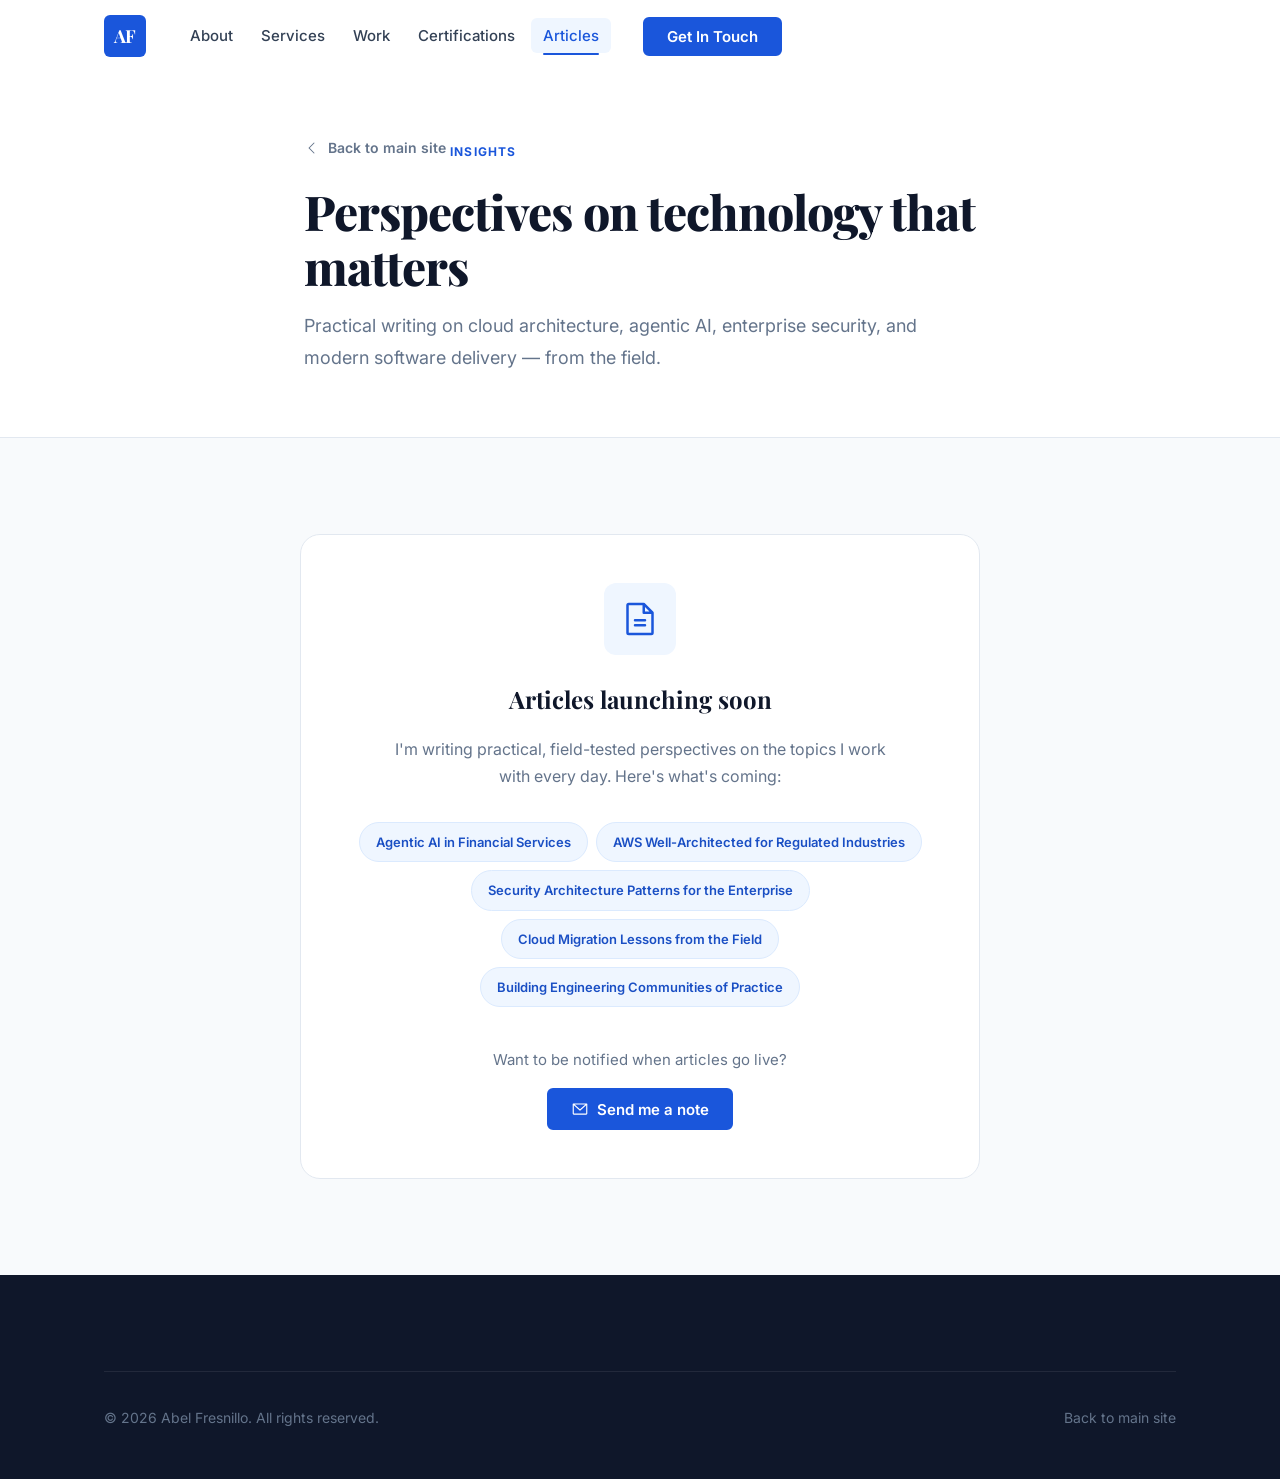
==== articles/index.html @ dd86c17b "Creates first version of my personal website" ====
<!DOCTYPE html>
<html lang="en">
<head>
  <meta charset="UTF-8">
  <meta name="viewport" content="width=device-width, initial-scale=1.0">
  <title>Insights & Articles — Abel Fresnillo</title>
  <meta name="description" content="Practical perspectives on cloud architecture, agentic AI, enterprise security, and modern software delivery — by Abel Fresnillo.">

  <!-- Fonts -->
  <link rel="preconnect" href="https://fonts.googleapis.com">
  <link rel="preconnect" href="https://fonts.gstatic.com" crossorigin>
  <link href="https://fonts.googleapis.com/css2?family=Inter:wght@400;500;600;700&family=Playfair+Display:wght@700;800&display=swap" rel="stylesheet">

  <!-- AOS -->
  <link href="https://cdn.jsdelivr.net/npm/aos@2.3.4/dist/aos.css" rel="stylesheet">

  <!-- Styles -->
  <link rel="stylesheet" href="../css/styles.css">
  <link rel="stylesheet" href="../css/articles.css">
</head>
<body class="articles-page">

  <a href="#main-content" class="skip-link">Skip to main content</a>

  <!-- ============================================================
       NAVIGATION
       ============================================================ -->
  <header class="site-header scrolled" id="site-header">
    <div class="container nav-container">
      <a href="../index.html" class="nav-logo" aria-label="Abel Fresnillo — Home">AF</a>

      <nav aria-label="Main navigation">
        <ul class="nav-links" role="list">
          <li><a href="../index.html#about">About</a></li>
          <li><a href="../index.html#services">Services</a></li>
          <li><a href="../index.html#work">Work</a></li>
          <li><a href="../index.html#certifications">Certifications</a></li>
          <li><a href="index.html" class="active">Articles</a></li>
        </ul>
      </nav>

      <a href="mailto:isc.abel@gmail.com?subject=Consulting%20Inquiry" class="btn btn-primary nav-cta">Get In Touch</a>

      <button class="nav-toggle" aria-label="Open navigation menu" aria-expanded="false" aria-controls="mobile-menu">
        <span class="hamburger-bar"></span>
        <span class="hamburger-bar"></span>
        <span class="hamburger-bar"></span>
      </button>
    </div>

    <div class="mobile-menu" id="mobile-menu" aria-hidden="true">
      <ul role="list">
        <li><a href="../index.html#about">About</a></li>
        <li><a href="../index.html#services">Services</a></li>
        <li><a href="../index.html#work">Work</a></li>
        <li><a href="../index.html#certifications">Certifications</a></li>
        <li><a href="index.html">Articles</a></li>
        <li>
          <a href="mailto:isc.abel@gmail.com?subject=Consulting%20Inquiry" class="btn btn-primary mobile-cta">Get In Touch</a>
        </li>
      </ul>
    </div>
  </header>

  <main id="main-content">

    <!-- ============================================================
         ARTICLES HERO
         ============================================================ -->
    <section class="articles-hero">
      <div class="container articles-hero-container">
        <div data-aos="fade-up">
          <a href="../index.html" class="articles-back">
            <svg xmlns="http://www.w3.org/2000/svg" width="16" height="16" viewBox="0 0 256 256" fill="currentColor" aria-hidden="true">
              <path d="M165.66,202.34a8,8,0,0,1-11.32,11.32l-80-80a8,8,0,0,1,0-11.32l80-80a8,8,0,0,1,11.32,11.32L91.31,128Z"/>
            </svg>
            Back to main site
          </a>
          <span class="section-tag">Insights</span>
          <h1 class="articles-hero-heading">Perspectives on technology that matters</h1>
          <p class="articles-hero-sub">Practical writing on cloud architecture, agentic AI, enterprise security, and modern software delivery — from the field.</p>
        </div>
      </div>
    </section>

    <!-- ============================================================
         ARTICLES — COMING SOON
         ============================================================ -->
    <section class="articles-body section" aria-label="Articles listing">
      <div class="container">

        <div class="articles-coming-soon" data-aos="fade-up">
          <div class="coming-soon-inner">
            <div class="coming-soon-icon" aria-hidden="true">
              <svg xmlns="http://www.w3.org/2000/svg" width="40" height="40" viewBox="0 0 256 256" fill="currentColor">
                <path d="M213.66,82.34l-56-56A8,8,0,0,0,152,24H56A16,16,0,0,0,40,40V216a16,16,0,0,0,16,16H200a16,16,0,0,0,16-16V88A8,8,0,0,0,213.66,82.34ZM160,51.31,188.69,80H160ZM200,216H56V40h88V88a8,8,0,0,0,8,8h48V216Zm-32-80a8,8,0,0,1-8,8H96a8,8,0,0,1,0-16h64A8,8,0,0,1,168,136Zm0,32a8,8,0,0,1-8,8H96a8,8,0,0,1,0-16h64A8,8,0,0,1,168,168Z"/>
              </svg>
            </div>
            <h2 class="coming-soon-title">Articles launching soon</h2>
            <p class="coming-soon-body">I'm writing practical, field-tested perspectives on the topics I work with every day. Here's what's coming:</p>
            <div class="topic-chips" role="list" aria-label="Upcoming article topics">
              <span class="topic-chip" role="listitem">Agentic AI in Financial Services</span>
              <span class="topic-chip" role="listitem">AWS Well-Architected for Regulated Industries</span>
              <span class="topic-chip" role="listitem">Security Architecture Patterns for the Enterprise</span>
              <span class="topic-chip" role="listitem">Cloud Migration Lessons from the Field</span>
              <span class="topic-chip" role="listitem">Building Engineering Communities of Practice</span>
            </div>
            <p class="notify-cta-text">Want to be notified when articles go live?</p>
            <a href="mailto:isc.abel@gmail.com?subject=Article%20Notifications" class="btn btn-primary">
              <svg xmlns="http://www.w3.org/2000/svg" width="18" height="18" viewBox="0 0 256 256" fill="currentColor" aria-hidden="true">
                <path d="M224,48H32a8,8,0,0,0-8,8V192a16,16,0,0,0,16,16H216a16,16,0,0,0,16-16V56A8,8,0,0,0,224,48ZM203.43,64,128,133.15,52.57,64ZM216,192H40V74.19l82.59,75.71a8,8,0,0,0,10.82,0L216,74.19Z"/>
              </svg>
              Send me a note
            </a>
          </div>
        </div>

      </div>
    </section>

  </main>

  <!-- ============================================================
       FOOTER
       ============================================================ -->
  <footer class="site-footer articles-footer" aria-label="Footer">
    <div class="container footer-container">
      <div class="footer-bottom" style="border-top: 1px solid rgba(255,255,255,0.08); padding-top: 2rem; margin-top: 0;">
        <p class="footer-copyright">&copy; 2026 Abel Fresnillo. All rights reserved.</p>
        <nav aria-label="Footer navigation">
          <a href="../index.html">Back to main site</a>
        </nav>
      </div>
    </div>
  </footer>

  <!-- AOS -->
  <script src="https://cdn.jsdelivr.net/npm/aos@2.3.4/dist/aos.js"></script>
  <!-- Main JS -->
  <script src="../js/main.js"></script>

</body>
</html>
---- css/styles.css ----
/* ==========================================================================
   ROOT — Design System Tokens
   ========================================================================== */
:root {
  /* Primary — Deep Blue */
  --color-primary-900: #0f2d6b;
  --color-primary-800: #1340a8;
  --color-primary-700: #1a4fc4;
  --color-primary-600: #1a56db;
  --color-primary-500: #2563eb;
  --color-primary-100: #dbeafe;
  --color-primary-050: #eff6ff;

  /* Neutral — Slate */
  --color-neutral-900: #0f172a;
  --color-neutral-800: #1e293b;
  --color-neutral-700: #334155;
  --color-neutral-500: #64748b;
  --color-neutral-400: #94a3b8;
  --color-neutral-300: #cbd5e1;
  --color-neutral-200: #e2e8f0;
  --color-neutral-100: #f1f5f9;
  --color-neutral-050: #f8fafc;

  /* Semantic */
  --color-surface: #ffffff;
  --color-surface-alt: #f8fafc;

  /* Sector colors */
  --color-sector-insurance-bg: #f3e8ff;
  --color-sector-insurance-text: #7c3aed;
  --color-sector-banking-bg: #dbeafe;
  --color-sector-banking-text: #1a56db;
  --color-sector-financial-bg: #ccfbf1;
  --color-sector-financial-text: #0d9488;
  --color-sector-retail-bg: #d1fae5;
  --color-sector-retail-text: #059669;

  /* Typography */
  --font-display: 'Playfair Display', Georgia, serif;
  --font-body: 'Inter', system-ui, -apple-system, sans-serif;

  /* Spacing */
  --space-1: 0.25rem;
  --space-2: 0.5rem;
  --space-3: 0.75rem;
  --space-4: 1rem;
  --space-5: 1.25rem;
  --space-6: 1.5rem;
  --space-8: 2rem;
  --space-10: 2.5rem;
  --space-12: 3rem;
  --space-16: 4rem;
  --space-20: 5rem;
  --space-24: 6rem;

  /* Navigation */
  --nav-height: 72px;

  /* Radius */
  --radius-sm: 6px;
  --radius-md: 12px;
  --radius-lg: 20px;
  --radius-full: 9999px;

  /* Shadows */
  --shadow-sm: 0 1px 3px rgba(15, 23, 42, 0.08), 0 1px 2px rgba(15, 23, 42, 0.04);
  --shadow-md: 0 4px 24px rgba(15, 23, 42, 0.08);
  --shadow-lg: 0 10px 48px rgba(15, 23, 42, 0.12);

  /* Transitions */
  --transition-fast: 150ms ease;
  --transition-base: 250ms ease;
}

/* ==========================================================================
   RESET & BASE
   ========================================================================== */
*, *::before, *::after {
  box-sizing: border-box;
  margin: 0;
  padding: 0;
}

html {
  scroll-behavior: smooth;
  font-size: 16px;
  -webkit-text-size-adjust: 100%;
}

body {
  font-family: var(--font-body);
  font-size: 1rem;
  line-height: 1.7;
  color: var(--color-neutral-700);
  background-color: var(--color-surface-alt);
  -webkit-font-smoothing: antialiased;
  -moz-osx-font-smoothing: grayscale;
}

img, svg {
  display: block;
  max-width: 100%;
}

a {
  color: var(--color-primary-600);
  text-decoration: none;
  transition: color var(--transition-fast);
}

a:hover { color: var(--color-primary-700); }

ul, ol { list-style: none; }

p { max-width: 68ch; }

/* ==========================================================================
   ACCESSIBILITY
   ========================================================================== */
.skip-link {
  position: absolute;
  top: -100%;
  left: var(--space-4);
  z-index: 9999;
  padding: var(--space-3) var(--space-6);
  background: var(--color-primary-600);
  color: #fff;
  border-radius: var(--radius-sm);
  font-weight: 600;
  font-size: 0.875rem;
  transition: top var(--transition-fast);
}

.skip-link:focus {
  top: var(--space-4);
  outline: 2px solid var(--color-primary-600);
  outline-offset: 3px;
}

:focus-visible {
  outline: 2px solid var(--color-primary-600);
  outline-offset: 3px;
}

/* ==========================================================================
   LAYOUT
   ========================================================================== */
.container {
  width: 100%;
  max-width: 1200px;
  margin-inline: auto;
  padding-inline: clamp(1.5rem, 5vw, 4rem);
}

.section {
  padding-block: var(--space-16);
}

@media (min-width: 1024px) {
  .section {
    padding-block: var(--space-24);
  }
}

/* ==========================================================================
   TYPOGRAPHY — Shared
   ========================================================================== */
.section-tag {
  display: inline-block;
  font-size: 0.75rem;
  font-weight: 700;
  letter-spacing: 0.1em;
  text-transform: uppercase;
  color: var(--color-primary-600);
  margin-bottom: var(--space-4);
}

.section-heading {
  font-family: var(--font-display);
  font-size: clamp(1.875rem, 3vw + 0.5rem, 2.5rem);
  font-weight: 700;
  line-height: 1.2;
  color: var(--color-neutral-900);
  margin-bottom: var(--space-4);
}

.section-subheading {
  font-size: 1.125rem;
  color: var(--color-neutral-500);
  max-width: 58ch;
  line-height: 1.7;
}

.section-header {
  margin-bottom: var(--space-12);
}

/* ==========================================================================
   BUTTONS
   ========================================================================== */
.btn {
  display: inline-flex;
  align-items: center;
  gap: var(--space-2);
  padding: 0.625rem 1.375rem;
  border-radius: var(--radius-sm);
  font-family: var(--font-body);
  font-size: 0.9375rem;
  font-weight: 600;
  line-height: 1;
  cursor: pointer;
  border: 2px solid transparent;
  transition: background-color var(--transition-base),
              border-color var(--transition-base),
              color var(--transition-base),
              box-shadow var(--transition-base),
              transform var(--transition-fast);
  text-decoration: none;
  white-space: nowrap;
}

.btn:focus-visible {
  outline: 2px solid var(--color-primary-600);
  outline-offset: 3px;
}

.btn:active { transform: translateY(1px); }

.btn-primary {
  background-color: var(--color-primary-600);
  color: #ffffff;
  border-color: var(--color-primary-600);
}

.btn-primary:hover {
  background-color: var(--color-primary-700);
  border-color: var(--color-primary-700);
  color: #ffffff;
  box-shadow: 0 4px 14px rgba(26, 86, 219, 0.35);
}

.btn-outline {
  background-color: transparent;
  color: var(--color-primary-600);
  border-color: var(--color-primary-600);
}

.btn-outline:hover {
  background-color: var(--color-primary-050);
  color: var(--color-primary-700);
}

.btn-outline-light {
  background-color: transparent;
  color: #ffffff;
  border-color: rgba(255, 255, 255, 0.4);
}

.btn-outline-light:hover {
  background-color: rgba(255, 255, 255, 0.1);
  color: #ffffff;
  border-color: rgba(255, 255, 255, 0.7);
}

.btn-large {
  padding: 0.875rem 2rem;
  font-size: 1rem;
}

/* ==========================================================================
   NAVIGATION
   ========================================================================== */
.site-header {
  position: fixed;
  top: 0;
  left: 0;
  right: 0;
  z-index: 100;
  height: var(--nav-height);
  background-color: transparent;
  transition: background-color var(--transition-base),
              box-shadow var(--transition-base);
}

.site-header.scrolled {
  background-color: var(--color-surface);
  box-shadow: var(--shadow-sm);
}

.nav-container {
  display: flex;
  align-items: center;
  gap: var(--space-8);
  height: var(--nav-height);
}

.nav-logo {
  flex-shrink: 0;
  display: flex;
  align-items: center;
  justify-content: center;
  width: 42px;
  height: 42px;
  background-color: var(--color-primary-600);
  color: #ffffff;
  border-radius: var(--radius-sm);
  font-family: var(--font-display);
  font-size: 1.125rem;
  font-weight: 700;
  letter-spacing: -0.02em;
  text-decoration: none;
  transition: background-color var(--transition-fast), transform var(--transition-fast);
}

.nav-logo:hover {
  background-color: var(--color-primary-700);
  color: #ffffff;
  transform: scale(1.04);
}

.nav-links {
  display: none;
  align-items: center;
  gap: var(--space-1);
  margin-left: auto;
}

@media (min-width: 768px) {
  .nav-links { display: flex; }
}

.nav-links a {
  padding: var(--space-2) var(--space-3);
  font-size: 0.9375rem;
  font-weight: 500;
  color: var(--color-neutral-700);
  border-radius: var(--radius-sm);
  transition: color var(--transition-fast), background-color var(--transition-fast);
  position: relative;
}

.nav-links a::after {
  content: '';
  position: absolute;
  bottom: -2px;
  left: var(--space-3);
  right: var(--space-3);
  height: 2px;
  background-color: var(--color-primary-600);
  border-radius: var(--radius-full);
  transform: scaleX(0);
  transition: transform var(--transition-base);
}

.nav-links a:hover,
.nav-links a.active {
  color: var(--color-primary-600);
  background-color: var(--color-primary-050);
}

.nav-links a.active::after,
.nav-links a:hover::after {
  transform: scaleX(1);
}

.nav-cta {
  display: none;
  flex-shrink: 0;
}

@media (min-width: 768px) {
  .nav-cta { display: inline-flex; }
}

/* Hamburger */
.nav-toggle {
  display: flex;
  flex-direction: column;
  justify-content: center;
  align-items: center;
  gap: 5px;
  width: 40px;
  height: 40px;
  background: none;
  border: none;
  cursor: pointer;
  padding: var(--space-2);
  border-radius: var(--radius-sm);
  margin-left: auto;
  transition: background-color var(--transition-fast);
}

.nav-toggle:hover { background-color: var(--color-neutral-100); }

@media (min-width: 768px) {
  .nav-toggle { display: none; }
}

.hamburger-bar {
  display: block;
  width: 22px;
  height: 2px;
  background-color: var(--color-neutral-700);
  border-radius: var(--radius-full);
  transition: transform var(--transition-base), opacity var(--transition-base);
  transform-origin: center;
}

.nav-toggle.is-active .hamburger-bar:nth-child(1) {
  transform: translateY(7px) rotate(45deg);
}
.nav-toggle.is-active .hamburger-bar:nth-child(2) {
  opacity: 0;
  transform: scaleX(0);
}
.nav-toggle.is-active .hamburger-bar:nth-child(3) {
  transform: translateY(-7px) rotate(-45deg);
}

/* Mobile menu */
.mobile-menu {
  display: none;
  position: fixed;
  top: var(--nav-height);
  left: 0;
  right: 0;
  background-color: var(--color-surface);
  box-shadow: var(--shadow-md);
  padding: var(--space-4) clamp(1.5rem, 5vw, 4rem) var(--space-8);
  z-index: 99;
  transform: translateY(-8px);
  opacity: 0;
  transition: transform var(--transition-base), opacity var(--transition-base);
}

.mobile-menu.is-open {
  display: block;
  transform: translateY(0);
  opacity: 1;
}

.mobile-menu ul {
  display: flex;
  flex-direction: column;
  gap: var(--space-1);
}

.mobile-menu a {
  display: block;
  padding: var(--space-3) var(--space-4);
  font-size: 1rem;
  font-weight: 500;
  color: var(--color-neutral-700);
  border-radius: var(--radius-sm);
  transition: color var(--transition-fast), background-color var(--transition-fast);
}

.mobile-menu a:hover {
  color: var(--color-primary-600);
  background-color: var(--color-primary-050);
}

.mobile-cta {
  margin-top: var(--space-4);
  width: 100%;
  justify-content: center;
}

/* Offset for sticky nav */
section[id],
footer[id] {
  scroll-margin-top: var(--nav-height);
}

/* ==========================================================================
   HERO
   ========================================================================== */
.hero {
  min-height: 100svh;
  background-color: var(--color-surface);
  display: flex;
  flex-direction: column;
  justify-content: center;
  padding-top: var(--nav-height);
  position: relative;
  overflow: hidden;
}

/* Subtle dot-grid background */
.hero::before {
  content: '';
  position: absolute;
  inset: 0;
  background-image: radial-gradient(circle, var(--color-neutral-200) 1px, transparent 1px);
  background-size: 32px 32px;
  opacity: 0.5;
  pointer-events: none;
}

/* Gradient fade on dot-grid */
.hero::after {
  content: '';
  position: absolute;
  inset: 0;
  background: linear-gradient(
    180deg,
    transparent 50%,
    var(--color-surface) 100%
  );
  pointer-events: none;
}

.hero-container {
  position: relative;
  z-index: 1;
  display: flex;
  flex-direction: column-reverse;
  align-items: center;
  gap: var(--space-12);
  padding-block: var(--space-16);
}

@media (min-width: 768px) {
  .hero-container {
    flex-direction: row;
    align-items: center;
    justify-content: space-between;
    gap: var(--space-16);
  }
}

.hero-content {
  flex: 1;
  min-width: 0;
  animation: hero-in 0.7s ease forwards;
}

@keyframes hero-in {
  from { opacity: 0; transform: translateY(16px); }
  to   { opacity: 1; transform: translateY(0); }
}

.hero-eyebrow {
  font-size: 0.8125rem;
  font-weight: 600;
  letter-spacing: 0.06em;
  text-transform: uppercase;
  color: var(--color-primary-600);
  margin-bottom: var(--space-4);
}

.hero-name {
  font-family: var(--font-display);
  font-size: clamp(2.5rem, 6vw + 1rem, 4.5rem);
  font-weight: 800;
  line-height: 1.1;
  color: var(--color-neutral-900);
  letter-spacing: -0.02em;
  margin-bottom: var(--space-6);
}

.hero-tagline {
  font-size: clamp(1rem, 1.5vw + 0.5rem, 1.25rem);
  color: var(--color-neutral-500);
  line-height: 1.75;
  max-width: 52ch;
  margin-bottom: var(--space-10);
}

.hero-ctas {
  display: flex;
  flex-wrap: wrap;
  gap: var(--space-4);
}

/* Hero photo */
.hero-visual {
  flex-shrink: 0;
  position: relative;
  width: clamp(240px, 40vw, 400px);
  height: clamp(240px, 40vw, 400px);
  animation: hero-photo-in 0.8s 0.15s ease both;
}

@keyframes hero-photo-in {
  from { opacity: 0; transform: translateY(12px) scale(0.97); }
  to   { opacity: 1; transform: translateY(0) scale(1); }
}

.hero-photo-ring {
  position: absolute;
  inset: -16px;
  border-radius: 50%;
  background: conic-gradient(
    from 180deg,
    var(--color-primary-100),
    var(--color-primary-050),
    var(--color-primary-100)
  );
  z-index: 0;
}

.hero-photo-accent {
  position: absolute;
  bottom: -8px;
  right: -8px;
  width: 60%;
  height: 60%;
  border-radius: 50%;
  background: var(--color-primary-100);
  z-index: 0;
}

.hero-photo {
  position: relative;
  z-index: 1;
  width: 100%;
  height: 100%;
  object-fit: cover;
  border-radius: 50%;
  border: 4px solid var(--color-surface);
  box-shadow: var(--shadow-lg);
}

.hero-photo-fallback {
  position: relative;
  z-index: 1;
  width: 100%;
  height: 100%;
  border-radius: 50%;
  border: 4px solid var(--color-surface);
  box-shadow: var(--shadow-lg);
  background: linear-gradient(135deg, var(--color-primary-600), var(--color-primary-800));
  color: #ffffff;
  font-family: var(--font-display);
  font-size: clamp(3rem, 10vw, 5rem);
  font-weight: 700;
  align-items: center;
  justify-content: center;
  letter-spacing: -0.02em;
}

/* Scroll hint */
.hero-scroll-hint {
  position: absolute;
  bottom: var(--space-8);
  left: 50%;
  transform: translateX(-50%);
  z-index: 1;
  display: none;
}

@media (min-width: 768px) {
  .hero-scroll-hint { display: block; }
}

.hero-scroll-hint span {
  display: block;
  width: 2px;
  height: 48px;
  background: linear-gradient(to bottom, var(--color-primary-600), transparent);
  margin: auto;
  border-radius: var(--radius-full);
  animation: scroll-hint 1.8s ease-in-out infinite;
}

@keyframes scroll-hint {
  0%   { transform: translateY(-6px); opacity: 0; }
  30%  { opacity: 1; }
  100% { transform: translateY(6px); opacity: 0; }
}

/* ==========================================================================
   PROOF STRIP
   ========================================================================== */
.proof-strip {
  background-color: var(--color-neutral-050);
  border-top: 1px solid var(--color-neutral-200);
  border-bottom: 1px solid var(--color-neutral-200);
  padding-block: var(--space-6);
}

.proof-container {
  display: flex;
  flex-direction: column;
  align-items: center;
  gap: var(--space-4);
}

@media (min-width: 640px) {
  .proof-container {
    flex-direction: row;
    justify-content: center;
    flex-wrap: wrap;
  }
}

.proof-label {
  font-size: 0.75rem;
  font-weight: 700;
  letter-spacing: 0.08em;
  text-transform: uppercase;
  color: var(--color-neutral-400);
  flex-shrink: 0;
  max-width: none;
}

.proof-logos {
  display: flex;
  align-items: center;
  flex-wrap: wrap;
  justify-content: center;
  gap: var(--space-3) var(--space-4);
}

.proof-item {
  font-size: 0.8125rem;
  font-weight: 600;
  color: var(--color-neutral-500);
  letter-spacing: 0.02em;
  transition: color var(--transition-fast);
}

.proof-item:hover {
  color: var(--color-neutral-700);
}

.proof-dot {
  width: 4px;
  height: 4px;
  border-radius: 50%;
  background-color: var(--color-neutral-300);
  flex-shrink: 0;
  display: none;
}

@media (min-width: 640px) {
  .proof-dot { display: block; }
}

/* ==========================================================================
   ABOUT
   ========================================================================== */
.about {
  background-color: var(--color-primary-050);
}

.about-container {
  max-width: 800px;
}

.about-lead {
  font-size: 1.125rem;
  color: var(--color-neutral-700);
  line-height: 1.75;
  margin-bottom: var(--space-6);
  font-weight: 500;
}

.about-content p:not(.about-lead) {
  color: var(--color-neutral-600, var(--color-neutral-500));
  margin-bottom: var(--space-4);
}

.about-stats {
  display: grid;
  grid-template-columns: repeat(auto-fit, minmax(150px, 1fr));
  gap: var(--space-6);
  margin-top: var(--space-12);
  padding-top: var(--space-10);
  border-top: 1px solid var(--color-primary-100);
}

.stat {
  text-align: center;
}

.stat-top {
  display: flex;
  align-items: baseline;
  justify-content: center;
  gap: 2px;
  margin-bottom: var(--space-2);
}

.stat-number {
  font-family: var(--font-display);
  font-size: 2.5rem;
  font-weight: 700;
  color: var(--color-primary-600);
  line-height: 1;
}

.stat-suffix {
  font-family: var(--font-display);
  font-size: 1.5rem;
  font-weight: 700;
  color: var(--color-primary-600);
}

.stat-label {
  font-size: 0.8125rem;
  color: var(--color-neutral-500);
  font-weight: 500;
  line-height: 1.4;
  max-width: none;
}

/* ==========================================================================
   SERVICES
   ========================================================================== */
.services {
  background-color: var(--color-surface);
}

.services-grid {
  display: grid;
  grid-template-columns: 1fr;
  gap: var(--space-6);
}

@media (min-width: 640px) {
  .services-grid {
    grid-template-columns: repeat(2, 1fr);
  }
}

@media (min-width: 1024px) {
  .services-grid {
    grid-template-columns: repeat(6, 1fr);
  }

  .services-grid .service-card:nth-child(-n+3) {
    grid-column: span 2;
  }

  .services-grid .service-card:nth-child(4) {
    grid-column: 2 / 4;
  }

  .services-grid .service-card:nth-child(5) {
    grid-column: 4 / 6;
  }
}

.service-card {
  background-color: var(--color-surface);
  border: 1px solid var(--color-neutral-200);
  border-radius: var(--radius-md);
  padding: var(--space-8);
  transition: box-shadow var(--transition-base), transform var(--transition-base), border-color var(--transition-base);
}

.service-card:hover {
  box-shadow: var(--shadow-md);
  transform: translateY(-3px);
  border-color: var(--color-primary-100);
}

.service-icon {
  display: flex;
  align-items: center;
  justify-content: center;
  width: 52px;
  height: 52px;
  background-color: var(--color-primary-050);
  color: var(--color-primary-600);
  border-radius: var(--radius-sm);
  margin-bottom: var(--space-6);
  transition: background-color var(--transition-base), color var(--transition-base);
}

.service-card:hover .service-icon {
  background-color: var(--color-primary-600);
  color: #ffffff;
}

.service-title {
  font-size: 1.0625rem;
  font-weight: 600;
  color: var(--color-neutral-900);
  line-height: 1.4;
  margin-bottom: var(--space-3);
}

.service-description {
  font-size: 0.9375rem;
  color: var(--color-neutral-500);
  line-height: 1.7;
  max-width: none;
}

/* ==========================================================================
   FEATURED WORK
   ========================================================================== */
.work {
  background-color: var(--color-neutral-050);
}

.work-grid {
  display: grid;
  grid-template-columns: 1fr;
  gap: var(--space-6);
}

@media (min-width: 768px) {
  .work-grid {
    grid-template-columns: repeat(2, 1fr);
  }
}

.work-card {
  background-color: var(--color-surface);
  border: 1px solid var(--color-neutral-200);
  border-radius: var(--radius-md);
  padding: var(--space-8);
  display: flex;
  flex-direction: column;
  gap: var(--space-6);
  transition: box-shadow var(--transition-base), transform var(--transition-base);
}

.work-card:hover {
  box-shadow: var(--shadow-md);
  transform: translateY(-3px);
}

.work-card-top {
  display: flex;
  flex-direction: column;
  gap: var(--space-3);
}

.work-sector {
  display: inline-flex;
  align-items: center;
  padding: var(--space-1) var(--space-3);
  border-radius: var(--radius-full);
  font-size: 0.75rem;
  font-weight: 700;
  letter-spacing: 0.04em;
  text-transform: uppercase;
  width: fit-content;
}

.sector-insurance {
  background-color: var(--color-sector-insurance-bg);
  color: var(--color-sector-insurance-text);
}
.sector-banking {
  background-color: var(--color-sector-banking-bg);
  color: var(--color-sector-banking-text);
}
.sector-financial {
  background-color: var(--color-sector-financial-bg);
  color: var(--color-sector-financial-text);
}
.sector-retail {
  background-color: var(--color-sector-retail-bg);
  color: var(--color-sector-retail-text);
}

.work-title {
  font-size: 1.125rem;
  font-weight: 600;
  color: var(--color-neutral-900);
  line-height: 1.4;
}

.work-body {
  display: flex;
  flex-direction: column;
  gap: var(--space-4);
  flex: 1;
}

.work-row {
  display: flex;
  flex-direction: column;
  gap: var(--space-1);
}

.work-label {
  font-size: 0.6875rem;
  font-weight: 700;
  letter-spacing: 0.08em;
  text-transform: uppercase;
  color: var(--color-neutral-400);
}

.work-text {
  font-size: 0.9375rem;
  color: var(--color-neutral-700);
  line-height: 1.65;
  max-width: none;
}

.work-outcome {
  display: flex;
  align-items: baseline;
  gap: var(--space-3);
  padding-top: var(--space-5);
  border-top: 1px solid var(--color-neutral-200);
  margin-top: auto;
}

.outcome-value {
  font-family: var(--font-display);
  font-size: 2rem;
  font-weight: 700;
  color: var(--color-primary-600);
  white-space: nowrap;
  line-height: 1;
}

.outcome-label {
  font-size: 0.875rem;
  color: var(--color-neutral-500);
  line-height: 1.5;
  max-width: none;
}

/* ==========================================================================
   CERTIFICATIONS
   ========================================================================== */
.certifications {
  background-color: var(--color-surface);
}

.cert-card {
  border: 1px solid var(--color-neutral-200);
  border-radius: var(--radius-md);
  background-color: var(--color-surface);
  transition: box-shadow var(--transition-base), transform var(--transition-base);
}

.cert-card:hover {
  box-shadow: var(--shadow-md);
  transform: translateY(-2px);
}

/* ── Badge image wrapper ── */
.cert-badge-wrap {
  position: relative;
  flex-shrink: 0;
  display: inline-flex;
  border-radius: var(--radius-sm);
  overflow: hidden;
  text-decoration: none;
}

.cert-badge-wrap--static {
  cursor: default;
}

.cert-badge-img {
  display: block;
  object-fit: contain;
  border-radius: var(--radius-sm);
  transition: transform var(--transition-base);
}

.cert-badge-wrap:not(.cert-badge-wrap--static):hover .cert-badge-img {
  transform: scale(1.05);
}

.cert-badge-overlay {
  position: absolute;
  inset: 0;
  display: flex;
  align-items: center;
  justify-content: center;
  background-color: rgba(26, 86, 219, 0.82);
  color: #ffffff;
  font-size: 0.75rem;
  font-weight: 700;
  letter-spacing: 0.04em;
  text-transform: uppercase;
  border-radius: var(--radius-sm);
  opacity: 0;
  transition: opacity var(--transition-base);
}

.cert-badge-wrap:not(.cert-badge-wrap--static):hover .cert-badge-overlay {
  opacity: 1;
}

.cert-badge-wrap--icon {
  width: 80px;
  height: 80px;
  background-color: var(--color-primary-050);
  color: var(--color-primary-600);
  border-radius: var(--radius-sm);
  display: flex;
  align-items: center;
  justify-content: center;
  cursor: default;
}

/* ── Featured certs (CISSP, TOGAF, Finance) ── */
.cert-featured {
  display: grid;
  grid-template-columns: 1fr;
  gap: var(--space-6);
  margin-bottom: var(--space-12);
}

@media (min-width: 768px) {
  .cert-featured {
    grid-template-columns: repeat(2, 1fr);
  }
}

.cert-card--featured {
  display: flex;
  align-items: flex-start;
  gap: var(--space-6);
  padding: var(--space-8);
}

.cert-info {
  flex: 1;
  min-width: 0;
}

.cert-name {
  font-size: 1rem;
  font-weight: 600;
  color: var(--color-neutral-900);
  line-height: 1.4;
  margin-bottom: var(--space-2);
}

.cert-meta {
  font-size: 0.8125rem;
  color: var(--color-neutral-500);
  font-weight: 500;
  margin-bottom: var(--space-2);
  max-width: none;
}

.cert-id {
  font-size: 0.75rem;
  font-family: 'Courier New', Courier, monospace;
  color: var(--color-neutral-400);
  letter-spacing: 0.02em;
  margin-bottom: var(--space-4);
  max-width: none;
}

.cert-note {
  font-size: 0.875rem;
  color: var(--color-neutral-500);
  line-height: 1.6;
  max-width: none;
  margin-bottom: var(--space-5);
}

.cert-verify-link {
  display: inline-flex;
  align-items: center;
  gap: var(--space-1);
  font-size: 0.8125rem;
  font-weight: 600;
  color: var(--color-primary-600);
  text-decoration: none;
  transition: color var(--transition-fast), gap var(--transition-fast);
}

.cert-verify-link:hover {
  color: var(--color-primary-700);
  gap: var(--space-2);
}

/* ── AWS cert group ── */
.cert-group {
  border-top: 1px solid var(--color-neutral-200);
  padding-top: var(--space-10);
  margin-top: var(--space-4);
}

.cert-group + .cert-group {
  margin-top: var(--space-10);
}

.cert-group-label {
  font-size: 0.9375rem;
  font-weight: 600;
  color: var(--color-neutral-700);
  margin-bottom: var(--space-8);
}

.cert-aws-grid {
  display: grid;
  grid-template-columns: repeat(2, 1fr);
  gap: var(--space-4);
}

@media (min-width: 640px) {
  .cert-aws-grid {
    grid-template-columns: repeat(3, 1fr);
  }
}

@media (min-width: 1024px) {
  .cert-aws-grid {
    grid-template-columns: repeat(4, 1fr);
  }
}

.cert-card--aws {
  padding: var(--space-6);
  display: flex;
  flex-direction: column;
  align-items: center;
  text-align: center;
  gap: var(--space-3);
  background-color: var(--color-neutral-050);
}

.cert-badge-wrap--sm {
  width: 96px;
  height: 96px;
}

.cert-aws-name {
  font-size: 0.875rem;
  font-weight: 600;
  color: var(--color-neutral-800);
  line-height: 1.4;
  max-width: none;
}

.cert-year {
  font-size: 0.75rem;
  color: var(--color-neutral-400);
  font-weight: 500;
  max-width: none;
}

.cert-id-sm {
  font-size: 0.6875rem;
  font-family: 'Courier New', Courier, monospace;
  color: var(--color-neutral-300);
  letter-spacing: 0.02em;
  max-width: none;
  word-break: break-all;
}

/* ── Finance cert ── */
.cert-finance-wrap {
  max-width: 560px;
}

.cert-card--finance .cert-badge-wrap--icon {
  width: 80px;
  height: 80px;
  flex-shrink: 0;
}

/* ==========================================================================
   ARTICLES
   ========================================================================== */
.articles {
  background-color: var(--color-neutral-050);
}

.articles-coming-soon {
  display: flex;
  justify-content: center;
}

.coming-soon-inner {
  background-color: var(--color-surface);
  border: 1px solid var(--color-neutral-200);
  border-radius: var(--radius-lg);
  padding: var(--space-12) var(--space-10);
  max-width: 680px;
  width: 100%;
  text-align: center;
}

.coming-soon-icon {
  display: flex;
  align-items: center;
  justify-content: center;
  width: 72px;
  height: 72px;
  background-color: var(--color-primary-050);
  color: var(--color-primary-600);
  border-radius: var(--radius-md);
  margin: 0 auto var(--space-6);
}

.coming-soon-title {
  font-family: var(--font-display);
  font-size: 1.5rem;
  font-weight: 700;
  color: var(--color-neutral-900);
  margin-bottom: var(--space-4);
}

.coming-soon-body {
  font-size: 1rem;
  color: var(--color-neutral-500);
  margin-bottom: var(--space-8);
  max-width: 50ch;
  margin-inline: auto;
  margin-bottom: var(--space-8);
}

.topic-chips {
  display: flex;
  flex-wrap: wrap;
  justify-content: center;
  gap: var(--space-2);
  margin-bottom: var(--space-10);
}

.topic-chip {
  display: inline-flex;
  align-items: center;
  padding: var(--space-2) var(--space-4);
  background-color: var(--color-primary-050);
  color: var(--color-primary-700);
  border-radius: var(--radius-full);
  font-size: 0.8125rem;
  font-weight: 600;
  border: 1px solid var(--color-primary-100);
}

/* ==========================================================================
   FOOTER / CONTACT
   ========================================================================== */
.site-footer {
  background-color: var(--color-neutral-900);
  color: var(--color-neutral-300);
}

.footer-container {
  padding-block: var(--space-16) var(--space-10);
}

@media (min-width: 768px) {
  .footer-container {
    padding-block: var(--space-24) var(--space-12);
  }
}

.footer-content {
  text-align: center;
  padding-bottom: var(--space-12);
}

.footer-heading {
  font-family: var(--font-display);
  font-size: clamp(1.75rem, 3vw + 0.5rem, 2.5rem);
  font-weight: 700;
  color: #ffffff;
  line-height: 1.2;
  margin-bottom: var(--space-5);
}

.footer-subheading {
  font-size: 1rem;
  color: var(--color-neutral-400);
  max-width: 56ch;
  margin-inline: auto;
  margin-bottom: var(--space-10);
  line-height: 1.75;
}

.footer-actions {
  display: flex;
  flex-wrap: wrap;
  justify-content: center;
  gap: var(--space-4);
}

.footer-bottom {
  display: flex;
  flex-direction: column;
  align-items: center;
  gap: var(--space-4);
  padding-top: var(--space-8);
  border-top: 1px solid rgba(255, 255, 255, 0.08);
}

@media (min-width: 640px) {
  .footer-bottom {
    flex-direction: row;
    justify-content: space-between;
  }
}

.footer-copyright {
  font-size: 0.875rem;
  color: var(--color-neutral-500);
  max-width: none;
}

.footer-bottom nav a {
  font-size: 0.875rem;
  color: var(--color-neutral-500);
  transition: color var(--transition-fast);
}

.footer-bottom nav a:hover {
  color: var(--color-neutral-300);
}

/* ==========================================================================
   REDUCED MOTION
   ========================================================================== */
@media (prefers-reduced-motion: reduce) {
  *, *::before, *::after {
    animation-duration: 0.01ms !important;
    animation-iteration-count: 1 !important;
    transition-duration: 0.01ms !important;
    scroll-behavior: auto !important;
  }

  [data-aos] {
    transition: none !important;
    transform: none !important;
    opacity: 1 !important;
  }
}
---- css/articles.css ----
/* Articles page — supplemental styles */

.articles-hero {
  background-color: var(--color-surface);
  padding-top: calc(var(--nav-height) + var(--space-16));
  padding-bottom: var(--space-16);
  border-bottom: 1px solid var(--color-neutral-200);
}

.articles-hero-container {
  max-width: 800px;
}

.articles-back {
  display: inline-flex;
  align-items: center;
  gap: var(--space-2);
  font-size: 0.875rem;
  font-weight: 600;
  color: var(--color-neutral-500);
  margin-bottom: var(--space-6);
  transition: color var(--transition-fast), gap var(--transition-fast);
}

.articles-back:hover {
  color: var(--color-primary-600);
  gap: var(--space-3);
}

.articles-hero-heading {
  font-family: var(--font-display);
  font-size: clamp(2rem, 4vw + 0.5rem, 3rem);
  font-weight: 800;
  line-height: 1.15;
  color: var(--color-neutral-900);
  margin-bottom: var(--space-4);
  letter-spacing: -0.02em;
}

.articles-hero-sub {
  font-size: 1.125rem;
  color: var(--color-neutral-500);
  max-width: 56ch;
  line-height: 1.75;
}

.articles-body {
  background-color: var(--color-neutral-050);
}

.articles-footer {
  padding-top: 0;
}

.notify-cta-text {
  font-size: 0.9375rem;
  color: var(--color-neutral-500);
  margin-bottom: var(--space-4);
  max-width: none;
}
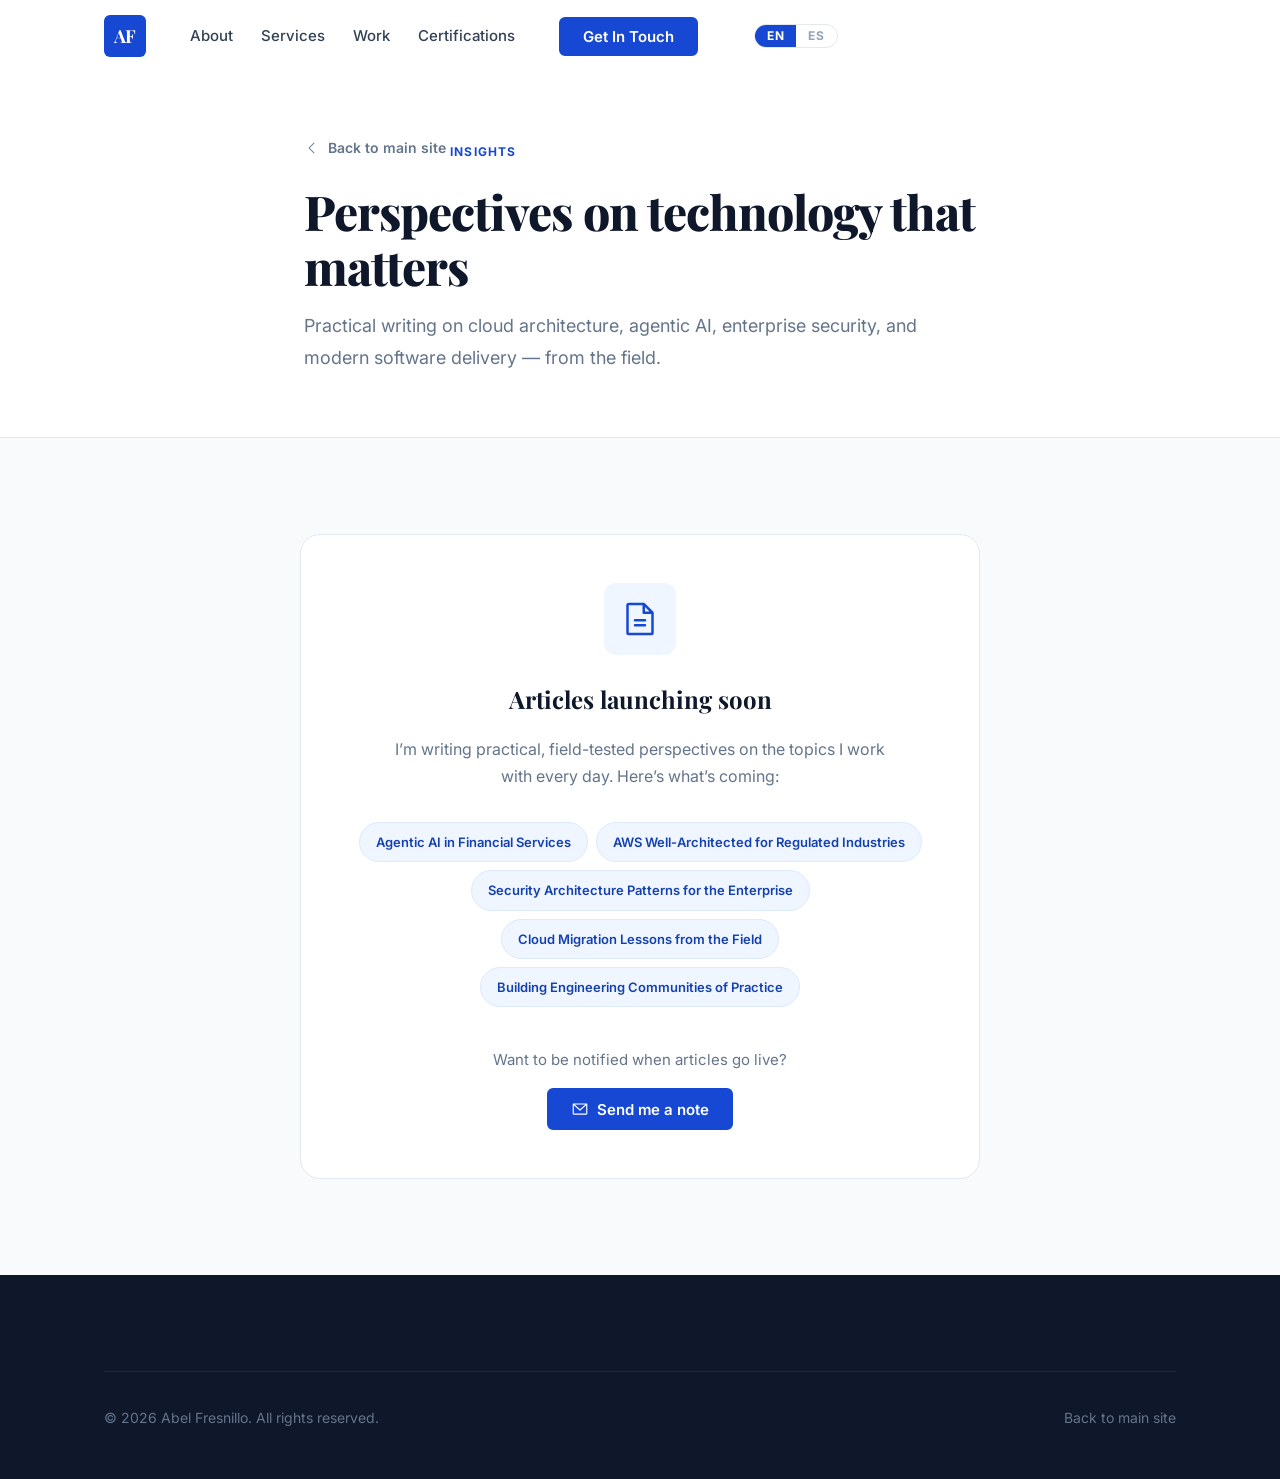
==== commit bb880fcb: "Updates look and feel and adds Spanish language" ====
--- a/articles/index.html
+++ b/articles/index.html
@@ -13,6 +13,9 @@
 
   <!-- AOS -->
   <link href="https://cdn.jsdelivr.net/npm/aos@2.3.4/dist/aos.css" rel="stylesheet">
+
+  <!-- Favicon -->
+  <link rel="icon" type="image/svg+xml" href="../images/favicon.svg">
 
   <!-- Styles -->
   <link rel="stylesheet" href="../css/styles.css">
@@ -31,15 +34,20 @@
 
       <nav aria-label="Main navigation">
         <ul class="nav-links" role="list">
-          <li><a href="../index.html#about">About</a></li>
-          <li><a href="../index.html#services">Services</a></li>
-          <li><a href="../index.html#work">Work</a></li>
-          <li><a href="../index.html#certifications">Certifications</a></li>
-          <li><a href="index.html" class="active">Articles</a></li>
+          <li><a href="../index.html#about" data-i18n="nav_about">About</a></li>
+          <li><a href="../index.html#services" data-i18n="nav_services">Services</a></li>
+          <li><a href="../index.html#work" data-i18n="nav_work">Work</a></li>
+          <li><a href="../index.html#certifications" data-i18n="nav_certs">Certifications</a></li>
+          <li style="display:none"><a href="index.html" class="active" data-i18n="nav_articles">Articles</a></li>
         </ul>
       </nav>
 
-      <a href="mailto:isc.abel@gmail.com?subject=Consulting%20Inquiry" class="btn btn-primary nav-cta">Get In Touch</a>
+      <a href="mailto:isc.abel@gmail.com?subject=Consulting%20Inquiry" class="btn btn-primary nav-cta" data-i18n="nav_cta">Get In Touch</a>
+
+      <div class="lang-toggle" role="group" aria-label="Select language">
+        <button class="lang-toggle-btn is-active" data-lang="en" aria-pressed="true">EN</button>
+        <button class="lang-toggle-btn" data-lang="es" aria-pressed="false">ES</button>
+      </div>
 
       <button class="nav-toggle" aria-label="Open navigation menu" aria-expanded="false" aria-controls="mobile-menu">
         <span class="hamburger-bar"></span>
@@ -50,13 +58,19 @@
 
     <div class="mobile-menu" id="mobile-menu" aria-hidden="true">
       <ul role="list">
-        <li><a href="../index.html#about">About</a></li>
-        <li><a href="../index.html#services">Services</a></li>
-        <li><a href="../index.html#work">Work</a></li>
-        <li><a href="../index.html#certifications">Certifications</a></li>
-        <li><a href="index.html">Articles</a></li>
+        <li><a href="../index.html#about" data-i18n="nav_about">About</a></li>
+        <li><a href="../index.html#services" data-i18n="nav_services">Services</a></li>
+        <li><a href="../index.html#work" data-i18n="nav_work">Work</a></li>
+        <li><a href="../index.html#certifications" data-i18n="nav_certs">Certifications</a></li>
+        <li style="display:none"><a href="index.html" data-i18n="nav_articles">Articles</a></li>
         <li>
-          <a href="mailto:isc.abel@gmail.com?subject=Consulting%20Inquiry" class="btn btn-primary mobile-cta">Get In Touch</a>
+          <a href="mailto:isc.abel@gmail.com?subject=Consulting%20Inquiry" class="btn btn-primary mobile-cta" data-i18n="nav_cta">Get In Touch</a>
+        </li>
+        <li class="mobile-lang-toggle">
+          <div class="lang-toggle lang-toggle--mobile" role="group" aria-label="Select language">
+            <button class="lang-toggle-btn is-active" data-lang="en" aria-pressed="true">EN</button>
+            <button class="lang-toggle-btn" data-lang="es" aria-pressed="false">ES</button>
+          </div>
         </li>
       </ul>
     </div>
@@ -74,11 +88,11 @@
             <svg xmlns="http://www.w3.org/2000/svg" width="16" height="16" viewBox="0 0 256 256" fill="currentColor" aria-hidden="true">
               <path d="M165.66,202.34a8,8,0,0,1-11.32,11.32l-80-80a8,8,0,0,1,0-11.32l80-80a8,8,0,0,1,11.32,11.32L91.31,128Z"/>
             </svg>
-            Back to main site
+            <span data-i18n="articles_back">Back to main site</span>
           </a>
-          <span class="section-tag">Insights</span>
-          <h1 class="articles-hero-heading">Perspectives on technology that matters</h1>
-          <p class="articles-hero-sub">Practical writing on cloud architecture, agentic AI, enterprise security, and modern software delivery — from the field.</p>
+          <span class="section-tag" data-i18n="articles_tag">Insights</span>
+          <h1 class="articles-hero-heading" data-i18n="articles_hero_heading">Perspectives on technology that matters</h1>
+          <p class="articles-hero-sub" data-i18n="articles_hero_sub">Practical writing on cloud architecture, agentic AI, enterprise security, and modern software delivery — from the field.</p>
         </div>
       </div>
     </section>
@@ -96,21 +110,21 @@
                 <path d="M213.66,82.34l-56-56A8,8,0,0,0,152,24H56A16,16,0,0,0,40,40V216a16,16,0,0,0,16,16H200a16,16,0,0,0,16-16V88A8,8,0,0,0,213.66,82.34ZM160,51.31,188.69,80H160ZM200,216H56V40h88V88a8,8,0,0,0,8,8h48V216Zm-32-80a8,8,0,0,1-8,8H96a8,8,0,0,1,0-16h64A8,8,0,0,1,168,136Zm0,32a8,8,0,0,1-8,8H96a8,8,0,0,1,0-16h64A8,8,0,0,1,168,168Z"/>
               </svg>
             </div>
-            <h2 class="coming-soon-title">Articles launching soon</h2>
-            <p class="coming-soon-body">I'm writing practical, field-tested perspectives on the topics I work with every day. Here's what's coming:</p>
+            <h2 class="coming-soon-title" data-i18n="coming_soon_title">Articles launching soon</h2>
+            <p class="coming-soon-body" data-i18n="coming_soon_body">I'm writing practical, field-tested perspectives on the topics I work with every day. Here's what's coming:</p>
             <div class="topic-chips" role="list" aria-label="Upcoming article topics">
-              <span class="topic-chip" role="listitem">Agentic AI in Financial Services</span>
-              <span class="topic-chip" role="listitem">AWS Well-Architected for Regulated Industries</span>
-              <span class="topic-chip" role="listitem">Security Architecture Patterns for the Enterprise</span>
-              <span class="topic-chip" role="listitem">Cloud Migration Lessons from the Field</span>
-              <span class="topic-chip" role="listitem">Building Engineering Communities of Practice</span>
+              <span class="topic-chip" role="listitem" data-i18n="topic1">Agentic AI in Financial Services</span>
+              <span class="topic-chip" role="listitem" data-i18n="topic2">AWS Well-Architected for Regulated Industries</span>
+              <span class="topic-chip" role="listitem" data-i18n="topic3">Security Architecture Patterns for the Enterprise</span>
+              <span class="topic-chip" role="listitem" data-i18n="topic4">Cloud Migration Lessons from the Field</span>
+              <span class="topic-chip" role="listitem" data-i18n="topic5">Building Engineering Communities of Practice</span>
             </div>
-            <p class="notify-cta-text">Want to be notified when articles go live?</p>
+            <p class="notify-cta-text" data-i18n="articles_notify_text">Want to be notified when articles go live?</p>
             <a href="mailto:isc.abel@gmail.com?subject=Article%20Notifications" class="btn btn-primary">
               <svg xmlns="http://www.w3.org/2000/svg" width="18" height="18" viewBox="0 0 256 256" fill="currentColor" aria-hidden="true">
                 <path d="M224,48H32a8,8,0,0,0-8,8V192a16,16,0,0,0,16,16H216a16,16,0,0,0,16-16V56A8,8,0,0,0,224,48ZM203.43,64,128,133.15,52.57,64ZM216,192H40V74.19l82.59,75.71a8,8,0,0,0,10.82,0L216,74.19Z"/>
               </svg>
-              Send me a note
+              <span data-i18n="articles_notify_btn">Send me a note</span>
             </a>
           </div>
         </div>
@@ -126,9 +140,9 @@
   <footer class="site-footer articles-footer" aria-label="Footer">
     <div class="container footer-container">
       <div class="footer-bottom" style="border-top: 1px solid rgba(255,255,255,0.08); padding-top: 2rem; margin-top: 0;">
-        <p class="footer-copyright">&copy; 2026 Abel Fresnillo. All rights reserved.</p>
+        <p class="footer-copyright" data-i18n="footer_copyright">&copy; 2026 Abel Fresnillo. All rights reserved.</p>
         <nav aria-label="Footer navigation">
-          <a href="../index.html">Back to main site</a>
+          <a href="../index.html" data-i18n="articles_footer_back">Back to main site</a>
         </nav>
       </div>
     </div>
@@ -136,6 +150,8 @@
 
   <!-- AOS -->
   <script src="https://cdn.jsdelivr.net/npm/aos@2.3.4/dist/aos.js"></script>
+  <!-- Translations -->
+  <script src="../js/translations.js"></script>
   <!-- Main JS -->
   <script src="../js/main.js"></script>
 
--- a/css/styles.css
+++ b/css/styles.css
@@ -5,9 +5,8 @@
   /* Primary — Deep Blue */
   --color-primary-900: #0f2d6b;
   --color-primary-800: #1340a8;
-  --color-primary-700: #1a4fc4;
-  --color-primary-600: #1a56db;
-  --color-primary-500: #2563eb;
+  --color-primary-700: #1540b0;
+  --color-primary-600: #1748d4;
   --color-primary-100: #dbeafe;
   --color-primary-050: #eff6ff;
 
@@ -15,6 +14,7 @@
   --color-neutral-900: #0f172a;
   --color-neutral-800: #1e293b;
   --color-neutral-700: #334155;
+  --color-neutral-600: #475569;
   --color-neutral-500: #64748b;
   --color-neutral-400: #94a3b8;
   --color-neutral-300: #cbd5e1;
@@ -30,7 +30,7 @@
   --color-sector-insurance-bg: #f3e8ff;
   --color-sector-insurance-text: #7c3aed;
   --color-sector-banking-bg: #dbeafe;
-  --color-sector-banking-text: #1a56db;
+  --color-sector-banking-text: #1748d4;
   --color-sector-financial-bg: #ccfbf1;
   --color-sector-financial-text: #0d9488;
   --color-sector-retail-bg: #d1fae5;
@@ -237,7 +237,7 @@
   background-color: var(--color-primary-700);
   border-color: var(--color-primary-700);
   color: #ffffff;
-  box-shadow: 0 4px 14px rgba(26, 86, 219, 0.35);
+  box-shadow: 0 4px 14px rgba(23, 72, 212, 0.35);
 }
 
 .btn-outline {
@@ -254,13 +254,13 @@
 .btn-outline-light {
   background-color: transparent;
   color: #ffffff;
-  border-color: rgba(255, 255, 255, 0.4);
+  border-color: rgba(255, 255, 255, 0.65);
 }
 
 .btn-outline-light:hover {
   background-color: rgba(255, 255, 255, 0.1);
   color: #ffffff;
-  border-color: rgba(255, 255, 255, 0.7);
+  border-color: rgba(255, 255, 255, 0.9);
 }
 
 .btn-large {
@@ -420,7 +420,6 @@
 
 /* Mobile menu */
 .mobile-menu {
-  display: none;
   position: fixed;
   top: var(--nav-height);
   left: 0;
@@ -431,13 +430,17 @@
   z-index: 99;
   transform: translateY(-8px);
   opacity: 0;
-  transition: transform var(--transition-base), opacity var(--transition-base);
+  visibility: hidden;
+  pointer-events: none;
+  transition: transform var(--transition-base), opacity var(--transition-base), visibility 0s var(--transition-base);
 }
 
 .mobile-menu.is-open {
-  display: block;
   transform: translateY(0);
   opacity: 1;
+  visibility: visible;
+  pointer-events: auto;
+  transition: transform var(--transition-base), opacity var(--transition-base), visibility 0s 0s;
 }
 
 .mobile-menu ul {
@@ -562,7 +565,7 @@
 
 .hero-tagline {
   font-size: clamp(1rem, 1.5vw + 0.5rem, 1.25rem);
-  color: var(--color-neutral-500);
+  color: var(--color-neutral-700);
   line-height: 1.75;
   max-width: 52ch;
   margin-bottom: var(--space-10);
@@ -701,7 +704,7 @@
   font-weight: 700;
   letter-spacing: 0.08em;
   text-transform: uppercase;
-  color: var(--color-neutral-400);
+  color: var(--color-neutral-500);
   flex-shrink: 0;
   max-width: none;
 }
@@ -811,7 +814,48 @@
    SERVICES
    ========================================================================== */
 .services {
-  background-color: var(--color-surface);
+  background-color: var(--color-primary-900);
+}
+
+.services .section-tag {
+  color: var(--color-primary-100);
+}
+
+.services .section-heading {
+  color: #ffffff;
+}
+
+.services .section-subheading {
+  color: var(--color-primary-100);
+}
+
+.services .service-card {
+  background-color: rgba(255, 255, 255, 0.06);
+  border-color: rgba(255, 255, 255, 0.1);
+}
+
+.services .service-card:hover {
+  border-color: rgba(255, 255, 255, 0.22);
+  box-shadow: 0 4px 24px rgba(0, 0, 0, 0.3);
+  transform: translateY(-3px);
+}
+
+.services .service-icon {
+  background-color: rgba(255, 255, 255, 0.1);
+  color: var(--color-primary-100);
+}
+
+.services .service-card:hover .service-icon {
+  background-color: #ffffff;
+  color: var(--color-primary-600);
+}
+
+.services .service-title {
+  color: #ffffff;
+}
+
+.services .service-description {
+  color: rgba(255, 255, 255, 0.65);
 }
 
 .services-grid {
@@ -1071,7 +1115,7 @@
   display: flex;
   align-items: center;
   justify-content: center;
-  background-color: rgba(26, 86, 219, 0.82);
+  background-color: rgba(23, 72, 212, 0.82);
   color: #ffffff;
   font-size: 0.75rem;
   font-weight: 700;
@@ -1411,6 +1455,65 @@
 }
 
 /* ==========================================================================
+   LANGUAGE TOGGLE
+   ========================================================================== */
+.lang-toggle {
+  display: none;
+  align-items: center;
+  border: 1px solid var(--color-neutral-200);
+  border-radius: var(--radius-full);
+  overflow: hidden;
+  flex-shrink: 0;
+}
+
+@media (min-width: 768px) {
+  .lang-toggle {
+    display: flex;
+    margin-left: var(--space-6);
+  }
+}
+
+.lang-toggle--mobile {
+  display: flex;
+  width: fit-content;
+}
+
+.lang-toggle-btn {
+  background: none;
+  border: none;
+  padding: 0.3rem 0.75rem;
+  font-family: var(--font-body);
+  font-size: 0.75rem;
+  font-weight: 700;
+  letter-spacing: 0.06em;
+  color: var(--color-neutral-400);
+  cursor: pointer;
+  transition: background-color var(--transition-fast), color var(--transition-fast);
+  line-height: 1;
+  min-width: 40px;
+  text-align: center;
+}
+
+.lang-toggle-btn.is-active {
+  background-color: var(--color-primary-600);
+  color: #ffffff;
+}
+
+.lang-toggle-btn:hover:not(.is-active) {
+  background-color: var(--color-neutral-100);
+  color: var(--color-neutral-700);
+}
+
+.lang-toggle-btn:focus-visible {
+  outline: 2px solid var(--color-primary-600);
+  outline-offset: -2px;
+}
+
+.mobile-lang-toggle {
+  padding-top: var(--space-2);
+}
+
+/* ==========================================================================
    REDUCED MOTION
    ========================================================================== */
 @media (prefers-reduced-motion: reduce) {
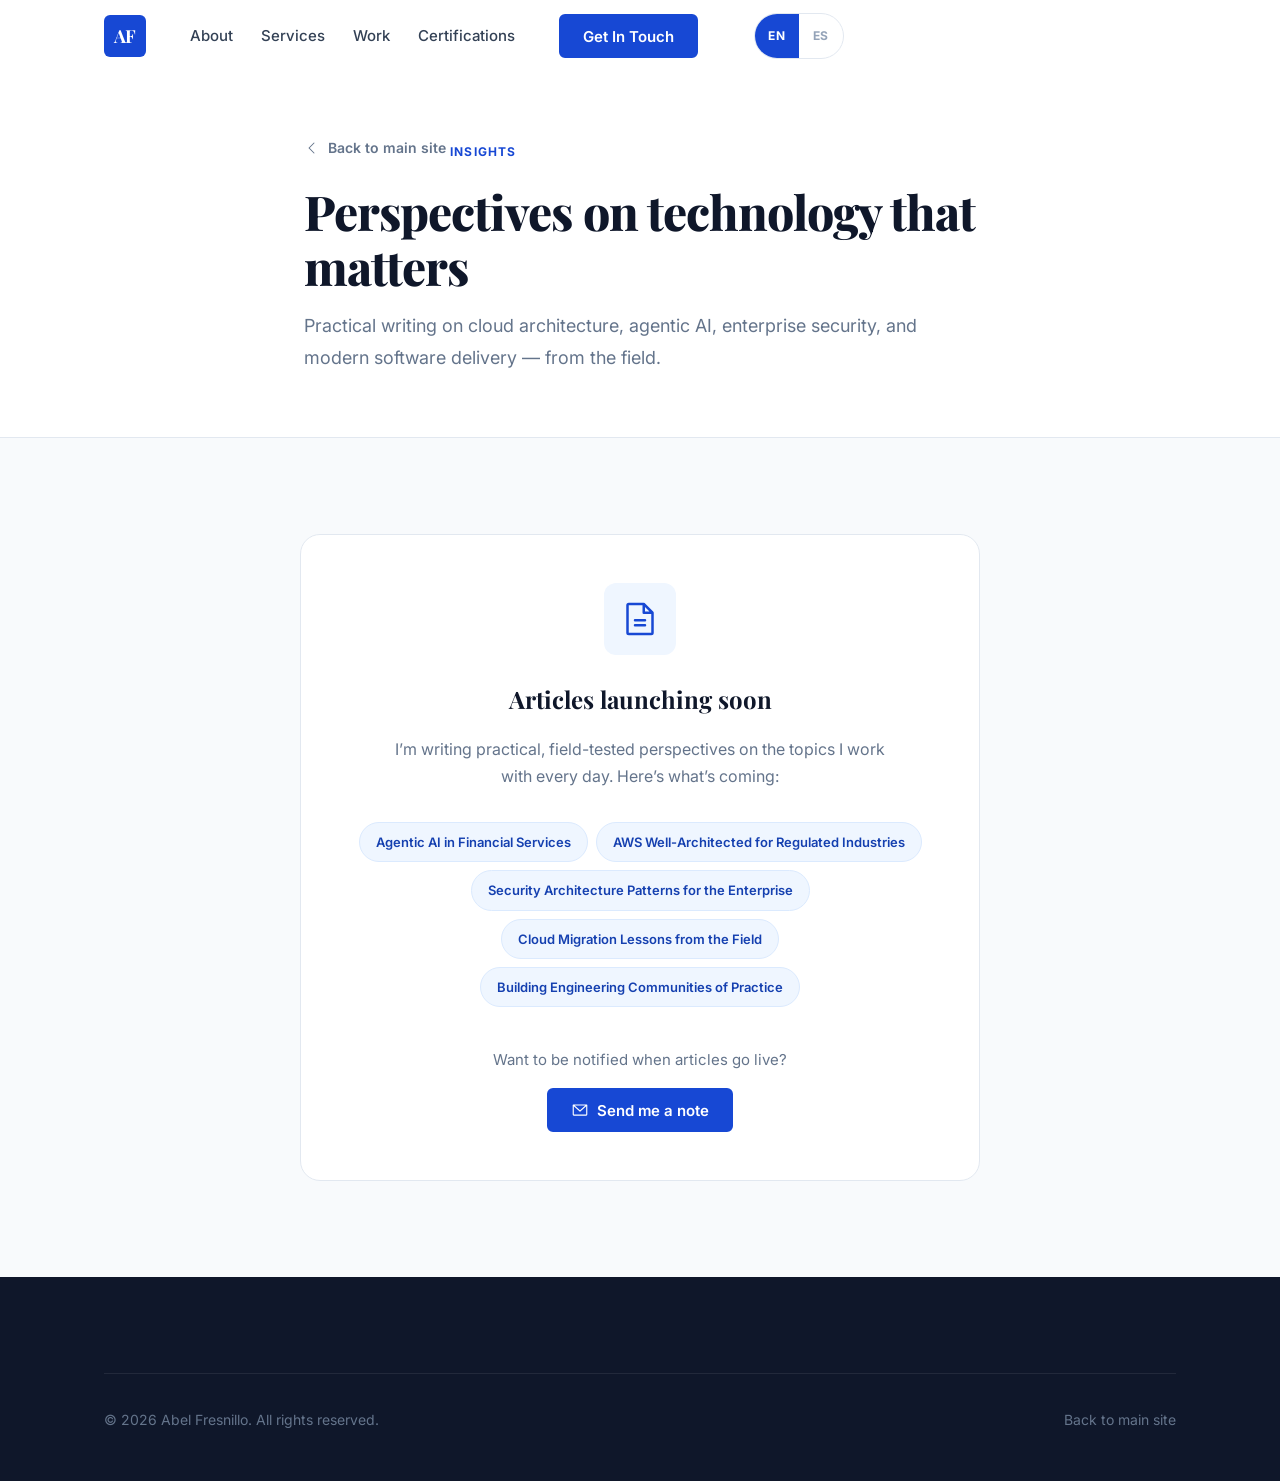
==== commit d49d84cf: "Fixes minor look and feel details and validates mobile compatibility" ====
--- a/articles/index.html
+++ b/articles/index.html
@@ -42,7 +42,7 @@
         </ul>
       </nav>
 
-      <a href="mailto:isc.abel@gmail.com?subject=Consulting%20Inquiry" class="btn btn-primary nav-cta" data-i18n="nav_cta">Get In Touch</a>
+      <a href="mailto:me@abelfresnillo.com?subject=Consulting%20Inquiry" class="btn btn-primary nav-cta" data-i18n="nav_cta">Get In Touch</a>
 
       <div class="lang-toggle" role="group" aria-label="Select language">
         <button class="lang-toggle-btn is-active" data-lang="en" aria-pressed="true">EN</button>
@@ -64,7 +64,7 @@
         <li><a href="../index.html#certifications" data-i18n="nav_certs">Certifications</a></li>
         <li style="display:none"><a href="index.html" data-i18n="nav_articles">Articles</a></li>
         <li>
-          <a href="mailto:isc.abel@gmail.com?subject=Consulting%20Inquiry" class="btn btn-primary mobile-cta" data-i18n="nav_cta">Get In Touch</a>
+          <a href="mailto:me@abelfresnillo.com?subject=Consulting%20Inquiry" class="btn btn-primary mobile-cta" data-i18n="nav_cta">Get In Touch</a>
         </li>
         <li class="mobile-lang-toggle">
           <div class="lang-toggle lang-toggle--mobile" role="group" aria-label="Select language">
@@ -120,7 +120,7 @@
               <span class="topic-chip" role="listitem" data-i18n="topic5">Building Engineering Communities of Practice</span>
             </div>
             <p class="notify-cta-text" data-i18n="articles_notify_text">Want to be notified when articles go live?</p>
-            <a href="mailto:isc.abel@gmail.com?subject=Article%20Notifications" class="btn btn-primary">
+            <a href="mailto:me@abelfresnillo.com?subject=Article%20Notifications" class="btn btn-primary">
               <svg xmlns="http://www.w3.org/2000/svg" width="18" height="18" viewBox="0 0 256 256" fill="currentColor" aria-hidden="true">
                 <path d="M224,48H32a8,8,0,0,0-8,8V192a16,16,0,0,0,16,16H216a16,16,0,0,0,16-16V56A8,8,0,0,0,224,48ZM203.43,64,128,133.15,52.57,64ZM216,192H40V74.19l82.59,75.71a8,8,0,0,0,10.82,0L216,74.19Z"/>
               </svg>
--- a/css/styles.css
+++ b/css/styles.css
@@ -204,6 +204,7 @@
   align-items: center;
   gap: var(--space-2);
   padding: 0.625rem 1.375rem;
+  min-height: 44px;
   border-radius: var(--radius-sm);
   font-family: var(--font-body);
   font-size: 0.9375rem;
@@ -380,8 +381,8 @@
   justify-content: center;
   align-items: center;
   gap: 5px;
-  width: 40px;
-  height: 40px;
+  width: 44px;
+  height: 44px;
   background: none;
   border: none;
   cursor: pointer;
@@ -545,7 +546,7 @@
 }
 
 .hero-eyebrow {
-  font-size: 0.8125rem;
+  font-size: 0.875rem;
   font-weight: 600;
   letter-spacing: 0.06em;
   text-transform: uppercase;
@@ -700,7 +701,7 @@
 }
 
 .proof-label {
-  font-size: 0.75rem;
+  font-size: 0.875rem;
   font-weight: 700;
   letter-spacing: 0.08em;
   text-transform: uppercase;
@@ -1177,7 +1178,7 @@
 }
 
 .cert-meta {
-  font-size: 0.8125rem;
+  font-size: 0.875rem;
   color: var(--color-neutral-500);
   font-weight: 500;
   margin-bottom: var(--space-2);
@@ -1277,14 +1278,14 @@
 }
 
 .cert-year {
-  font-size: 0.75rem;
+  font-size: 0.875rem;
   color: var(--color-neutral-400);
   font-weight: 500;
   max-width: none;
 }
 
 .cert-id-sm {
-  font-size: 0.6875rem;
+  font-size: 0.75rem;
   font-family: 'Courier New', Courier, monospace;
   color: var(--color-neutral-300);
   letter-spacing: 0.02em;
@@ -1490,8 +1491,11 @@
   cursor: pointer;
   transition: background-color var(--transition-fast), color var(--transition-fast);
   line-height: 1;
-  min-width: 40px;
-  text-align: center;
+  min-width: 44px;
+  min-height: 44px;
+  display: flex;
+  align-items: center;
+  justify-content: center;
 }
 
 .lang-toggle-btn.is-active {
